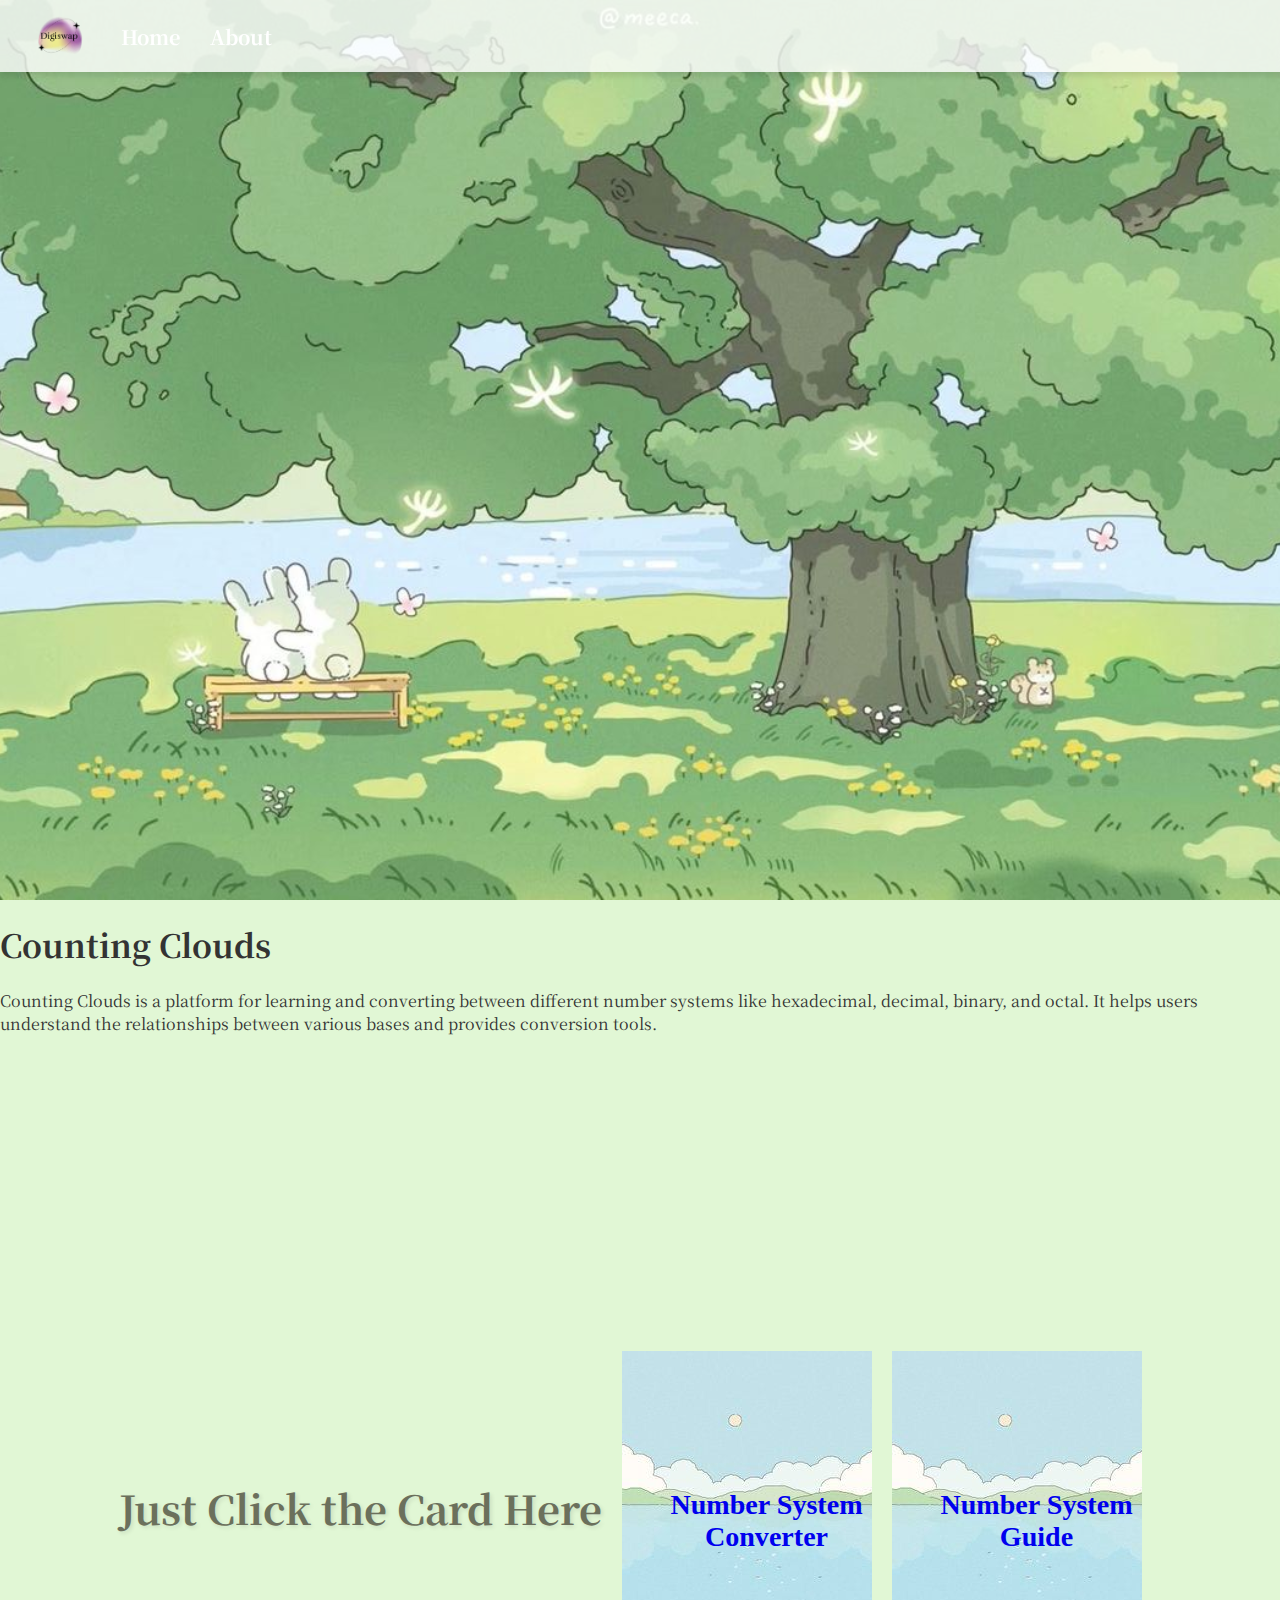
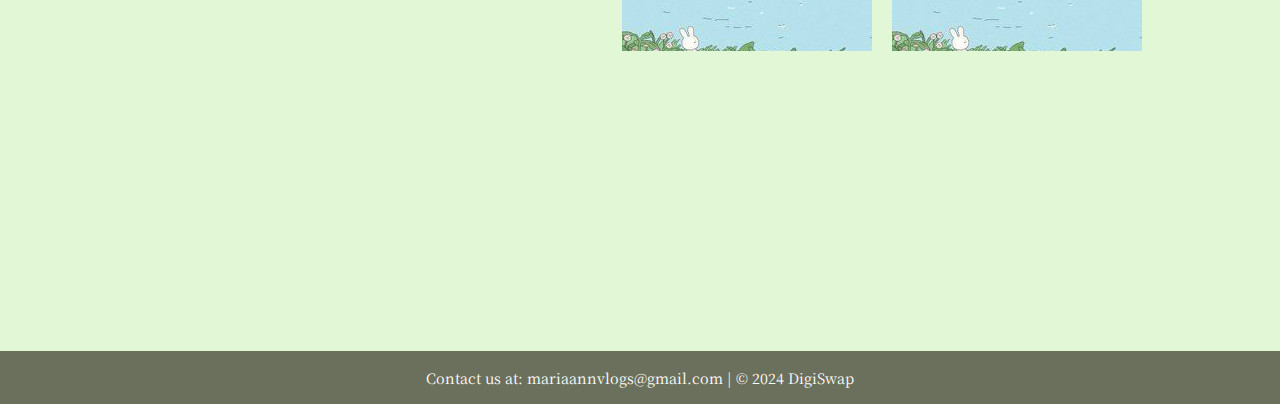
==== index.html @ 3a401389 "Update index.html" ====
<!DOCTYPE html>
<html lang="en">
<head>
  <meta charset="UTF-8">
  <meta name="viewport" content="width=device-width, initial-scale=1.0">
  <title>Counting Website</title>
  <!-- Link to Google Fonts for Ghibli-style font -->
  <link href="https://fonts.googleapis.com/css2?family=Noto+Serif+JP:wght@300;400;500;600&display=swap" rel="stylesheet">
  <link rel="stylesheet" href="try1.css">
</head>
<body>
  <!-- Header -->
  <header>
    <nav>
      <!-- Add your logo image here -->
      <img src="digiswap-high-resolution-logo-grayscale-transparent.png" alt="DigiSwap Logo" class="logo">
      <a href="index.html">Home</a>
      <a href="about.html">About</a>
    </nav>
  </header>

  <!-- Slide 1 -->
  <div class="slide slide1" id="slide1">
    <h1>Welcome to Counting Clouds!</h1>
  </div>

  <!-- Description Section -->
  <div id="description" class="content-box">
    <h1>Counting Clouds</h1>
    <p>Counting Clouds is a platform for learning and converting between different number systems like hexadecimal, decimal, binary, and octal. It helps users understand the relationships between various bases and provides conversion tools.</p>
  </div>

  <!-- Slide 2 with Cards -->
  <div class="slide slide2" id="slide2">
    <h2 class="section-title">Just Click the Card Here </h2>
    <div class="card-container">
      <!-- Number System Converter Card -->
      <a href="number converter.html" class="card">
        <div class="card-front">
          <h3>Number System Converter</h3>
        </div>
      </a>

      <!-- Number System Guide Card -->
      <a href="guide.html" class="card">
        <div class="card-front">
          <h3>Number System Guide</h3>
        </div>
      </a>
    </div>
  </div>

  <!-- Footer -->
  <footer id="contact">
    Contact us at: mariaannvlogs@gmail.com | © 2024 DigiSwap
  </footer>
</body>
</html>
---- try1.css ----
/* Global Styles */
body {
  margin: 0;
  font-family: 'Noto Serif JP', serif; /* Ghibli-inspired font */
  background: #e1f7d5; /* Light pastel green for Ghibli feel */
  color: #333;
  scroll-behavior: smooth;
  overflow-x: hidden;
}

header {
  position: fixed;
  top: 0;
  left: 0;
  width: 100%;
  background: rgba(255, 255, 255, 0.8);
  box-shadow: 0 4px 6px rgba(0, 0, 0, 0.1);
  z-index: 1000;
  display: flex;
  justify-content: space-between;
  padding: 1rem 2rem;
}

nav {
  display: flex;
  justify-content: center;
  align-items: center;
}

nav a {
  text-decoration: none;
  color: white;
  margin: 0 15px;
  font-size: 20px;
  font-weight: bold;
  transition: color 0.3s ease;
}

nav a:hover {
  color: #f1e0b6; /* Soft yellow for hover effect */
}

/* Logo Styles */
.logo {
  height: 40px; /* Adjust based on your logo size */
  width: auto;
  margin-right: 20px; /* Space between the logo and the navigation */
}

/* Slide Styles */
.slide {
  height: 100vh;
  display: flex;
  justify-content: center;
  align-items: center;
  text-align: center;
  transition: all 0.5s ease-in-out;
}

.slide1 {
  background: url(wow.jpg) no-repeat center center/cover;
  color: white;
  font-size: 2.5em;
  font-weight: bold;
}

@keyframes pulse {
  0% {
      transform: scale(1);
  }
  50% {
      transform: scale(1.05);
  }
  100% {
      transform: scale(1);
  }
}

.slide1 h1 {
  opacity: 0;
  transform: scale(0.9);
  animation: fadeInText 1.5s ease-in-out forwards, pulse 2s ease-in-out infinite;
  font-family: Georgia, 'Times New Roman', Times, serif;
}

/* Slide Title */
.section-title {
  font-size: 2.5rem;
  color: #6b705c;
  margin-bottom: 20px;
  text-align: center;
  text-shadow: 2px 2px 4px rgba(0, 0, 0, 0.1);
}

/* Card Container */
.card-container {
  display: flex;
  justify-content: center;
  gap: 20px;
  padding: 20px;
  flex-wrap: wrap;
  position: relative;
}

/* Card Styles - Slideshow Effect (Only Front Card) */
.card {
  width: 250px;
  height: 300px;
  cursor: pointer;
  position: relative;
  overflow: hidden; /* Hide content that overflows */
}

.card-front {
  width: 100%;
  height: 100%;
  position: absolute;
  top: 0;
  left: 0;
  display: flex;
  justify-content: center;
  align-items: center;
  text-align: center;
  padding: 20px;
  box-shadow: 0 4px 6px rgba(0, 0, 0, 0.1);
  transition: transform 0.6s ease-in-out;
  font-size: 1.5rem;
  font-weight: bold;
  background: url(blue.jpg);
  font-family: Georgia, 'Times New Roman', Times, serif;
}

/* Slideshow Animation - Slide Effect */
.card:hover .card-front {
  transform: translateX(-100%); /* Slide the front content out */
}

/* Dots for Slide Navigation */
.card-container:after {
  content: '';
  position: absolute;
  bottom: 10px;
  left: 50%;
  transform: translateX(-50%);
  display: flex;
  gap: 5px;
}

.card-container .dot {
  width: 10px;
  height: 10px;
  background-color: #bbb;
  border-radius: 50%;
  display: inline-block;
  transition: background-color 0.3s ease;
}

.card-container .dot.active {
  background-color: #f1e0b6; /* Active dot color */
}

/* Animations */
@keyframes fadeInUp {
  from {
      opacity: 0;
      transform: translateY(20px);
  }
  to {
      opacity: 1;
      transform: translateY(0);
  }
}

@keyframes fadeInText {
  from {
      opacity: 0;
      transform: scale(0.9);
  }
  to {
      opacity: 1;
      transform: scale(1);
  }
}

/* Footer */
footer {
  text-align: center;
  padding: 1rem 0;
  background: #6b705c;
  color: white;
  font-size: 0.9em;
}
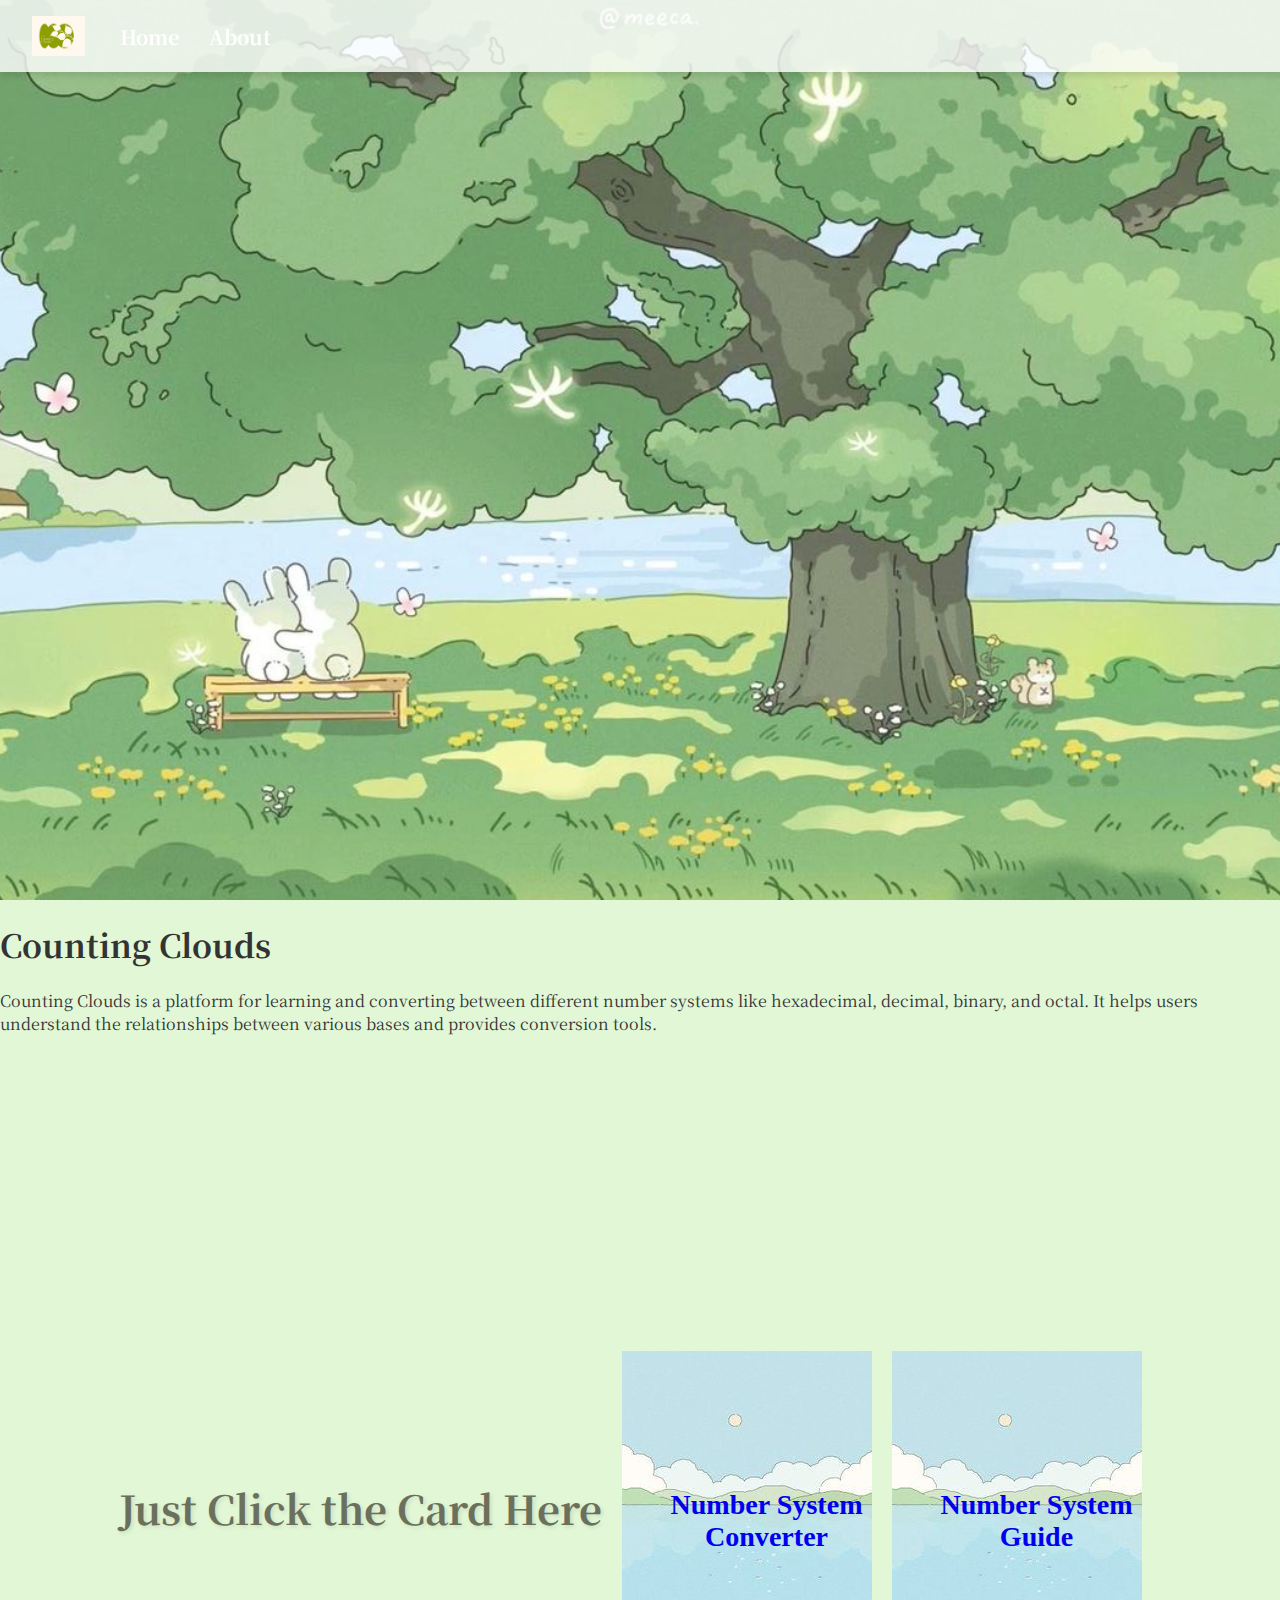
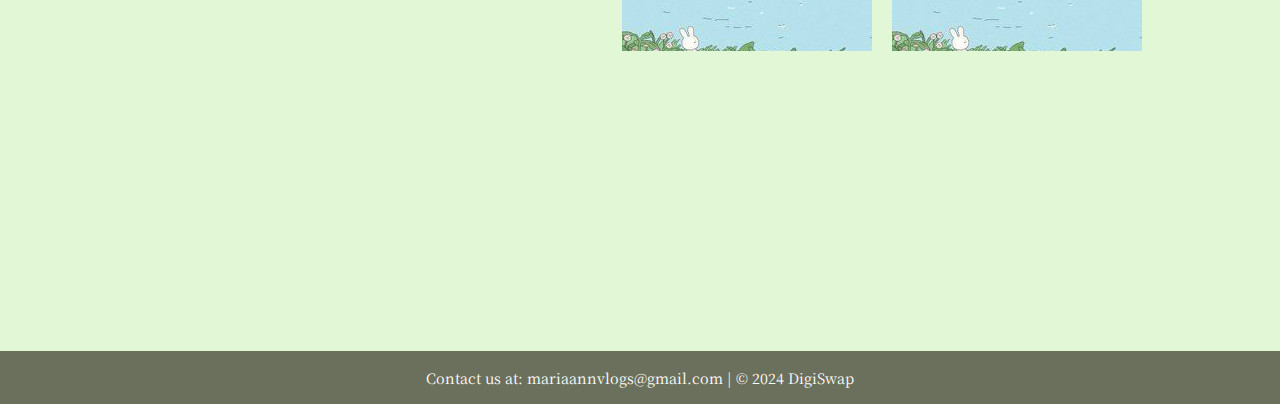
==== commit ae8255bf: "Update index.html" ====
--- a/index.html
+++ b/index.html
@@ -13,7 +13,7 @@
   <header>
     <nav>
       <!-- Add your logo image here -->
-      <img src="digiswap-high-resolution-logo-grayscale-transparent.png" alt="DigiSwap Logo" class="logo">
+      <img src="counting-clouds-high-resolution-logo.png" alt="Counting Clouds Logo" class="logo">
       <a href="index.html">Home</a>
       <a href="about.html">About</a>
     </nav>
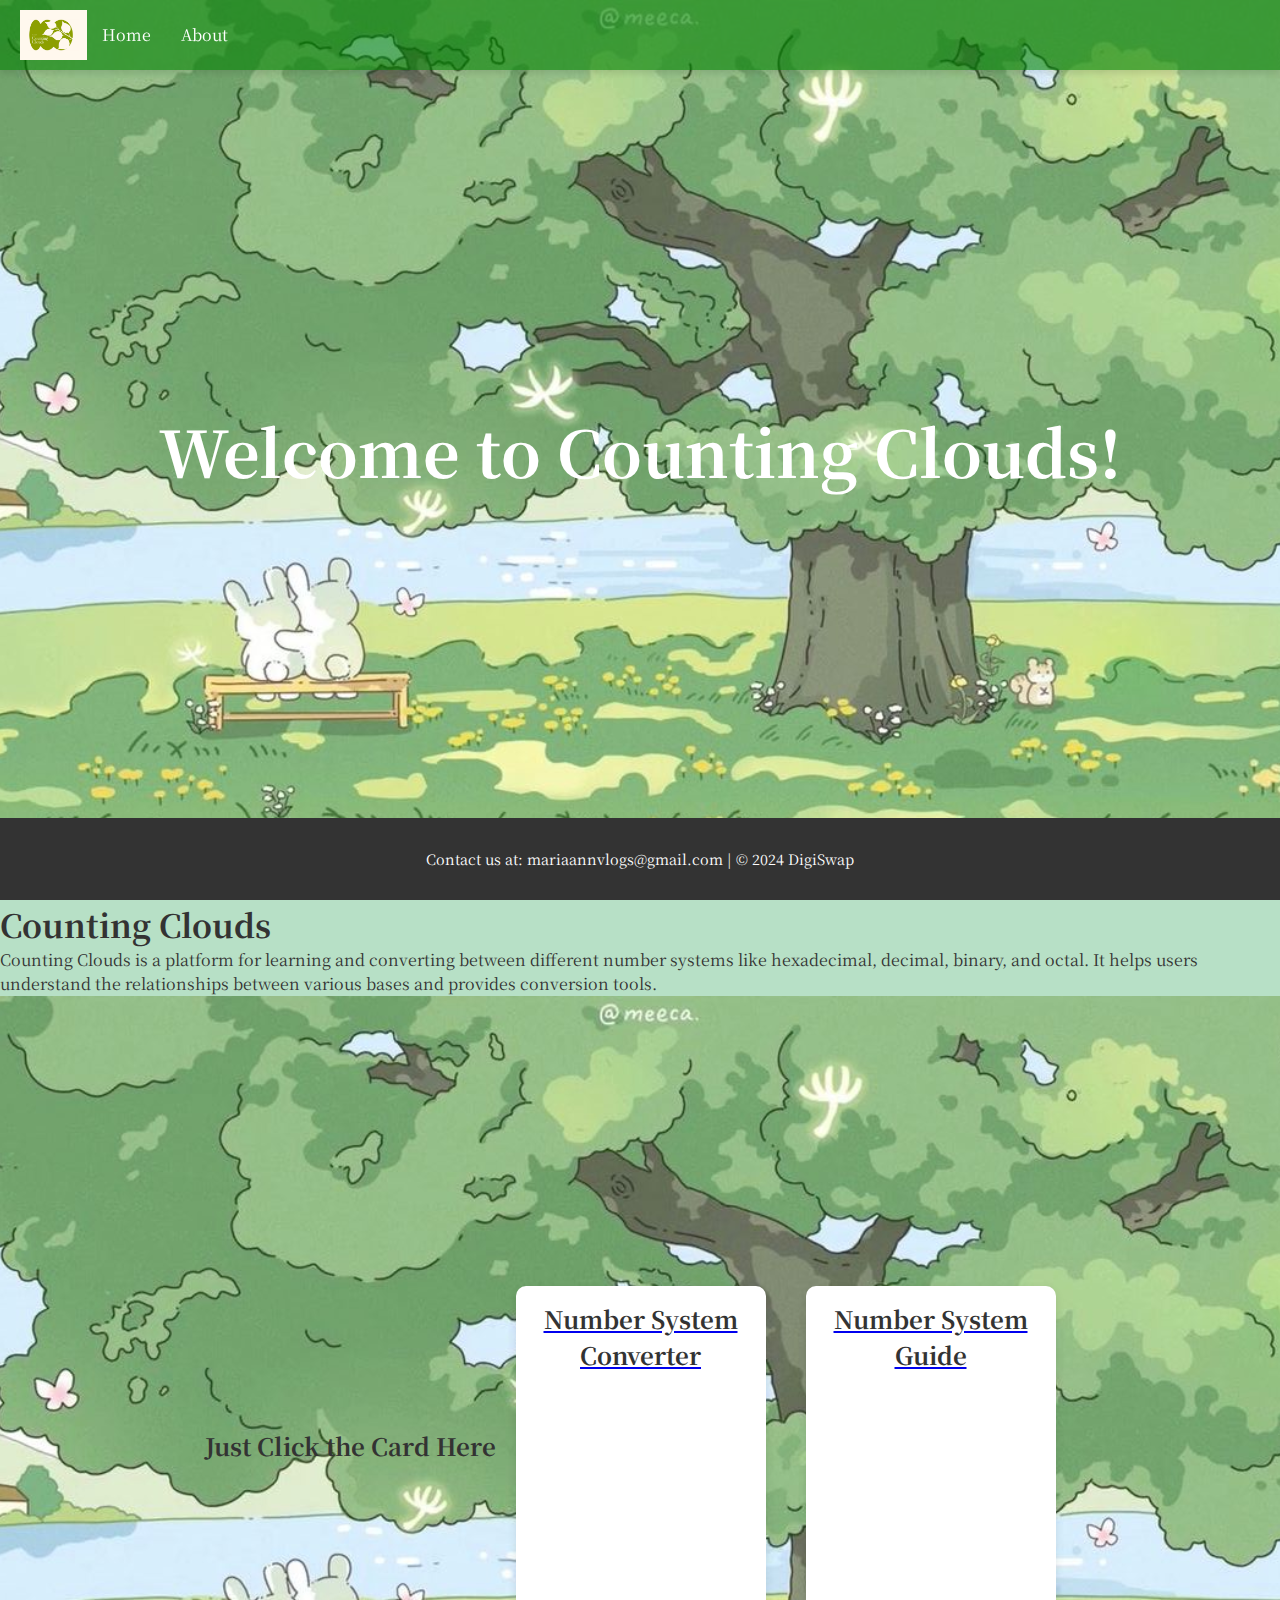
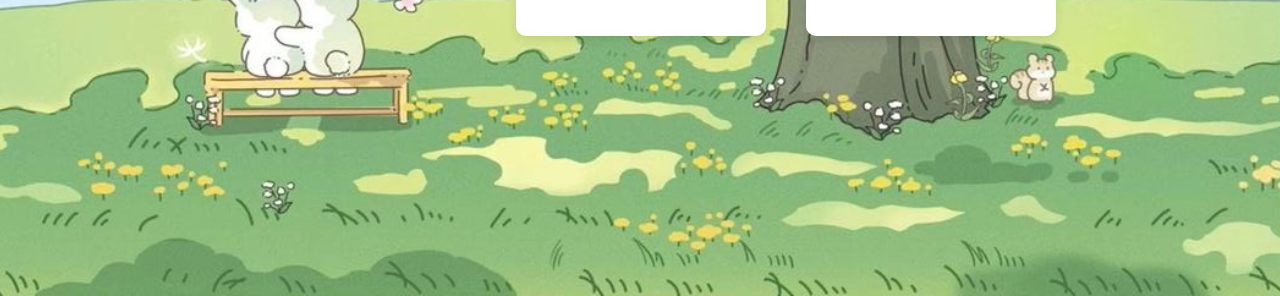
==== commit 333f0f76: "Update index.html" ====
--- a/index.html
+++ b/index.html
@@ -19,7 +19,7 @@
     </nav>
   </header>
 
-  <!-- Slide 1 -->
+  <!-- Slide 1 with Looping Text Animation -->
   <div class="slide slide1" id="slide1">
     <h1>Welcome to Counting Clouds!</h1>
   </div>
@@ -30,9 +30,9 @@
     <p>Counting Clouds is a platform for learning and converting between different number systems like hexadecimal, decimal, binary, and octal. It helps users understand the relationships between various bases and provides conversion tools.</p>
   </div>
 
-  <!-- Slide 2 with Cards -->
+  <!-- Slide 2 with Cards and Slide Animation -->
   <div class="slide slide2" id="slide2">
-    <h2 class="section-title">Just Click the Card Here </h2>
+    <h2 class="section-title">Just Click the Card Here</h2>
     <div class="card-container">
       <!-- Number System Converter Card -->
       <a href="number converter.html" class="card">
--- a/try1.css
+++ b/try1.css
@@ -1,192 +1,210 @@
-/* Global Styles */
+/* Global styles */
+* {
+    margin: 0;
+    padding: 0;
+    box-sizing: border-box;
+    font-family: 'Noto Serif JP', serif;
+}
+
+html {
+    scroll-behavior: smooth;
+}
+
 body {
-  margin: 0;
-  font-family: 'Noto Serif JP', serif; /* Ghibli-inspired font */
-  background: #e1f7d5; /* Light pastel green for Ghibli feel */
-  color: #333;
-  scroll-behavior: smooth;
-  overflow-x: hidden;
-}
-
+    background-color: #b7e0c6; /* Light pastel green background */
+    font-size: 16px;
+    line-height: 1.5;
+    color: #333;
+}
+
+/* Header */
 header {
-  position: fixed;
-  top: 0;
-  left: 0;
-  width: 100%;
-  background: rgba(255, 255, 255, 0.8);
-  box-shadow: 0 4px 6px rgba(0, 0, 0, 0.1);
-  z-index: 1000;
-  display: flex;
-  justify-content: space-between;
-  padding: 1rem 2rem;
-}
-
-nav {
-  display: flex;
-  justify-content: center;
-  align-items: center;
-}
-
-nav a {
-  text-decoration: none;
-  color: white;
-  margin: 0 15px;
-  font-size: 20px;
-  font-weight: bold;
-  transition: color 0.3s ease;
-}
-
-nav a:hover {
-  color: #f1e0b6; /* Soft yellow for hover effect */
-}
-
-/* Logo Styles */
-.logo {
-  height: 40px; /* Adjust based on your logo size */
-  width: auto;
-  margin-right: 20px; /* Space between the logo and the navigation */
-}
-
-/* Slide Styles */
+    position: fixed;
+    top: 0;
+    left: 0;
+    width: 100%;
+    background: rgba(0, 128, 0, 0.6); /* Green with transparency */
+    color: black;
+    box-shadow: 0 4px 6px rgba(0, 0, 0, 0.1);
+    z-index: 10;
+    padding: 10px 0;
+    display: flex;
+    align-items: center;
+    justify-content: space-between;
+    transition: background 0.3s ease-in-out;
+}
+
+header nav {
+    display: flex;
+    align-items: center;
+}
+
+header img.logo {
+    height: 50px; /* Adjust logo height */
+    width: auto;
+    object-fit: contain;
+    margin-left: 20px;  /* Adjust for spacing */
+}
+
+header a {
+    color: white;
+    text-decoration: none;
+    padding: 10px 15px;
+}
+
+header a:hover {
+    background-color: rgba(255, 255, 255, 0.2);
+}
+
+/* Hero Section */
 .slide {
-  height: 100vh;
-  display: flex;
-  justify-content: center;
-  align-items: center;
-  text-align: center;
-  transition: all 0.5s ease-in-out;
-}
-
-.slide1 {
-  background: url(wow.jpg) no-repeat center center/cover;
-  color: white;
-  font-size: 2.5em;
-  font-weight: bold;
+    position: relative;
+    height: 100vh;
+    background: url(wow.jpg) no-repeat center center/cover;
+    display: flex;
+    justify-content: center;
+    align-items: center;
+    text-align: center;
+}
+
+.slide h1 {
+    font-size: 4rem;
+    color: white;
+    animation: fadeInText 2s ease-out;
+}
+
+/* Loop Animation for Slide 1 Text */
+@keyframes loopTextAnimation {
+  0% {
+    opacity: 0;
+    transform: translateY(-20px);
+  }
+  50% {
+    opacity: 1;
+    transform: translateY(0);
+  }
+  100% {
+    opacity: 0;
+    transform: translateY(20px);
+  }
+}
+
+.slide1 h1 {
+  animation: loopTextAnimation 4s infinite ease-in-out; /* Loop animation */
+}
+
+.slide .pulse {
+    animation: pulse 2s infinite;
+}
+
+/* Animations */
+@keyframes fadeInText {
+    0% {
+        opacity: 0;
+        transform: translateY(-20px);
+    }
+    100% {
+        opacity: 1;
+        transform: translateY(0);
+    }
 }
 
 @keyframes pulse {
+    0% {
+        transform: scale(1);
+    }
+    50% {
+        transform: scale(1.1);
+    }
+    100% {
+        transform: scale(1);
+    }
+}
+
+/* Card Layout */
+.card-container {
+    display: flex;
+    justify-content: center;
+    align-items: center;
+    flex-wrap: wrap;
+    margin-top: 30px;
+}
+
+/* Slide Animation for Cards in Slide 2 */
+@keyframes slideIn {
   0% {
-      transform: scale(1);
-  }
-  50% {
-      transform: scale(1.05);
+    transform: translateX(-100%);
   }
   100% {
-      transform: scale(1);
-  }
-}
-
-.slide1 h1 {
-  opacity: 0;
-  transform: scale(0.9);
-  animation: fadeInText 1.5s ease-in-out forwards, pulse 2s ease-in-out infinite;
-  font-family: Georgia, 'Times New Roman', Times, serif;
-}
-
-/* Slide Title */
-.section-title {
-  font-size: 2.5rem;
-  color: #6b705c;
-  margin-bottom: 20px;
-  text-align: center;
-  text-shadow: 2px 2px 4px rgba(0, 0, 0, 0.1);
-}
-
-/* Card Container */
-.card-container {
-  display: flex;
-  justify-content: center;
-  gap: 20px;
-  padding: 20px;
-  flex-wrap: wrap;
-  position: relative;
-}
-
-/* Card Styles - Slideshow Effect (Only Front Card) */
+    transform: translateX(0);
+  }
+}
+
+.card-container a {
+  animation: slideIn 1s ease-out forwards; /* Card sliding animation */
+}
+
+/* Optional: Stagger animation for the second card */
+.card-container a:nth-child(2) {
+  animation-delay: 0.5s; /* Delay for the second card */
+}
+
 .card {
-  width: 250px;
-  height: 300px;
-  cursor: pointer;
-  position: relative;
-  overflow: hidden; /* Hide content that overflows */
-}
-
-.card-front {
-  width: 100%;
-  height: 100%;
-  position: absolute;
-  top: 0;
-  left: 0;
-  display: flex;
-  justify-content: center;
-  align-items: center;
-  text-align: center;
-  padding: 20px;
-  box-shadow: 0 4px 6px rgba(0, 0, 0, 0.1);
-  transition: transform 0.6s ease-in-out;
-  font-size: 1.5rem;
-  font-weight: bold;
-  background: url(blue.jpg);
-  font-family: Georgia, 'Times New Roman', Times, serif;
-}
-
-/* Slideshow Animation - Slide Effect */
-.card:hover .card-front {
-  transform: translateX(-100%); /* Slide the front content out */
-}
-
-/* Dots for Slide Navigation */
-.card-container:after {
-  content: '';
-  position: absolute;
-  bottom: 10px;
-  left: 50%;
-  transform: translateX(-50%);
-  display: flex;
-  gap: 5px;
+    width: 250px;
+    height: 350px;
+    margin: 20px;
+    background-color: #fff;
+    box-shadow: 0 4px 10px rgba(0, 0, 0, 0.1);
+    border-radius: 10px;
+    overflow: hidden;
+    transition: transform 0.3s ease, box-shadow 0.3s ease;
+}
+
+.card:hover {
+    transform: translateY(-10px);
+    box-shadow: 0 10px 20px rgba(0, 0, 0, 0.15);
+}
+
+.card img {
+    width: 100%;
+    height: 200px;
+    object-fit: cover;
+}
+
+.card h3 {
+    padding: 15px;
+    font-size: 1.5rem;
+    color: #333;
+}
+
+.card p {
+    padding: 0 15px 15px;
+    font-size: 1rem;
+    color: #666;
 }
 
 .card-container .dot {
-  width: 10px;
-  height: 10px;
-  background-color: #bbb;
-  border-radius: 50%;
-  display: inline-block;
-  transition: background-color 0.3s ease;
+    display: inline-block;
+    width: 10px;
+    height: 10px;
+    margin: 0 5px;
+    background-color: #bbb;
+    border-radius: 50%;
+    transition: background-color 0.3s ease;
 }
 
 .card-container .dot.active {
-  background-color: #f1e0b6; /* Active dot color */
-}
-
-/* Animations */
-@keyframes fadeInUp {
-  from {
-      opacity: 0;
-      transform: translateY(20px);
-  }
-  to {
-      opacity: 1;
-      transform: translateY(0);
-  }
-}
-
-@keyframes fadeInText {
-  from {
-      opacity: 0;
-      transform: scale(0.9);
-  }
-  to {
-      opacity: 1;
-      transform: scale(1);
-  }
+    background-color: #333;
 }
 
 /* Footer */
 footer {
-  text-align: center;
-  padding: 1rem 0;
-  background: #6b705c;
-  color: white;
-  font-size: 0.9em;
-}
+    text-align: center;
+    padding: 30px;
+    background-color: #333;
+    color: white;
+    position: fixed;
+    bottom: 0;
+    width: 100%;
+    font-size: 0.9rem;
+}
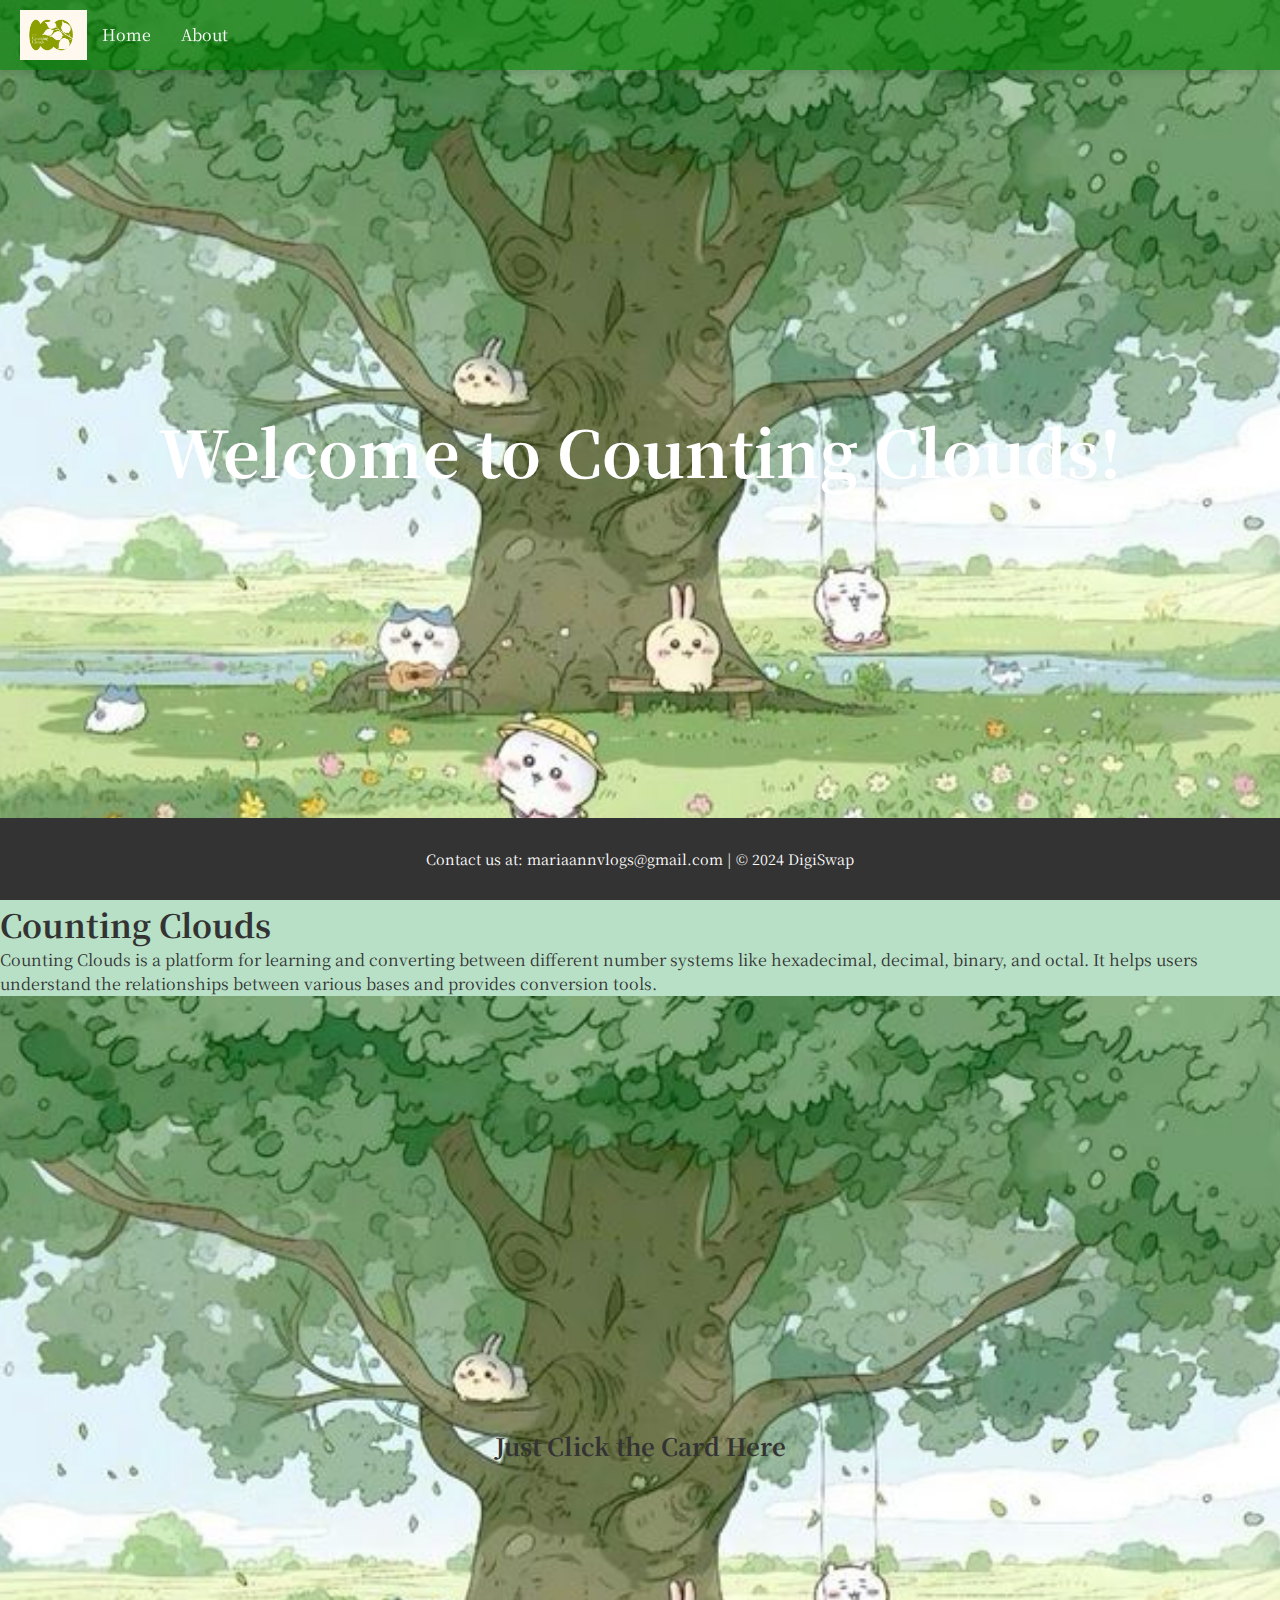
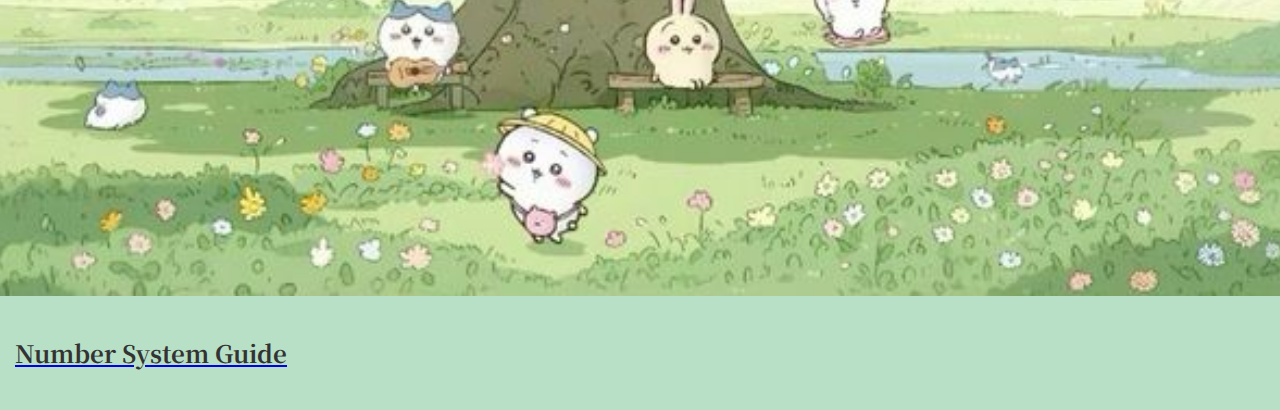
==== commit 8bd69f51: "Update index.html" ====
--- a/index.html
+++ b/index.html
@@ -30,16 +30,17 @@
     <p>Counting Clouds is a platform for learning and converting between different number systems like hexadecimal, decimal, binary, and octal. It helps users understand the relationships between various bases and provides conversion tools.</p>
   </div>
 
-  <!-- Slide 2 with Cards and Slide Animation -->
-  <div class="slide slide2" id="slide2">
-    <h2 class="section-title">Just Click the Card Here</h2>
+<!-- Slide 2 -->
+<div class="slide slide2" id="slide2">
+    <h2 class="section-title">Just Click the Card Here </h2>
     <div class="card-container">
-      <!-- Number System Converter Card -->
-      <a href="number converter.html" class="card">
-        <div class="card-front">
-          <h3>Number System Converter</h3>
-        </div>
-      </a>
+        <!-- Square 1 -->
+        <div class="square" style="background-image: url(waw.jpg);"></div>
+        
+        <!-- Square 2 -->
+        <div class="square" style="background-image: url(nays.jpg);"></div>
+    </div>
+</div>
 
       <!-- Number System Guide Card -->
       <a href="guide.html" class="card">
--- a/try1.css
+++ b/try1.css
@@ -60,7 +60,7 @@
 .slide {
     position: relative;
     height: 100vh;
-    background: url(wow.jpg) no-repeat center center/cover;
+    background: url(kyut.jpg) no-repeat center center/cover;
     display: flex;
     justify-content: center;
     align-items: center;
@@ -131,7 +131,7 @@
 }
 
 /* Slide Animation for Cards in Slide 2 */
-@keyframes slideIn {
+@keyframes slideInFromLeft {
   0% {
     transform: translateX(-100%);
   }
@@ -140,12 +140,21 @@
   }
 }
 
+@keyframes slideInFromRight {
+  0% {
+    transform: translateX(100%);
+  }
+  100% {
+    transform: translateX(0);
+  }
+}
+
 .card-container a {
-  animation: slideIn 1s ease-out forwards; /* Card sliding animation */
-}
-
-/* Optional: Stagger animation for the second card */
+  animation: slideInFromLeft 1s ease-out forwards; /* First card sliding from left */
+}
+
 .card-container a:nth-child(2) {
+  animation: slideInFromRight 1s ease-out forwards; /* Second card sliding from right */
   animation-delay: 0.5s; /* Delay for the second card */
 }
 
@@ -153,7 +162,7 @@
     width: 250px;
     height: 350px;
     margin: 20px;
-    background-color: #fff;
+    background:url(waw.jpg);
     box-shadow: 0 4px 10px rgba(0, 0, 0, 0.1);
     border-radius: 10px;
     overflow: hidden;
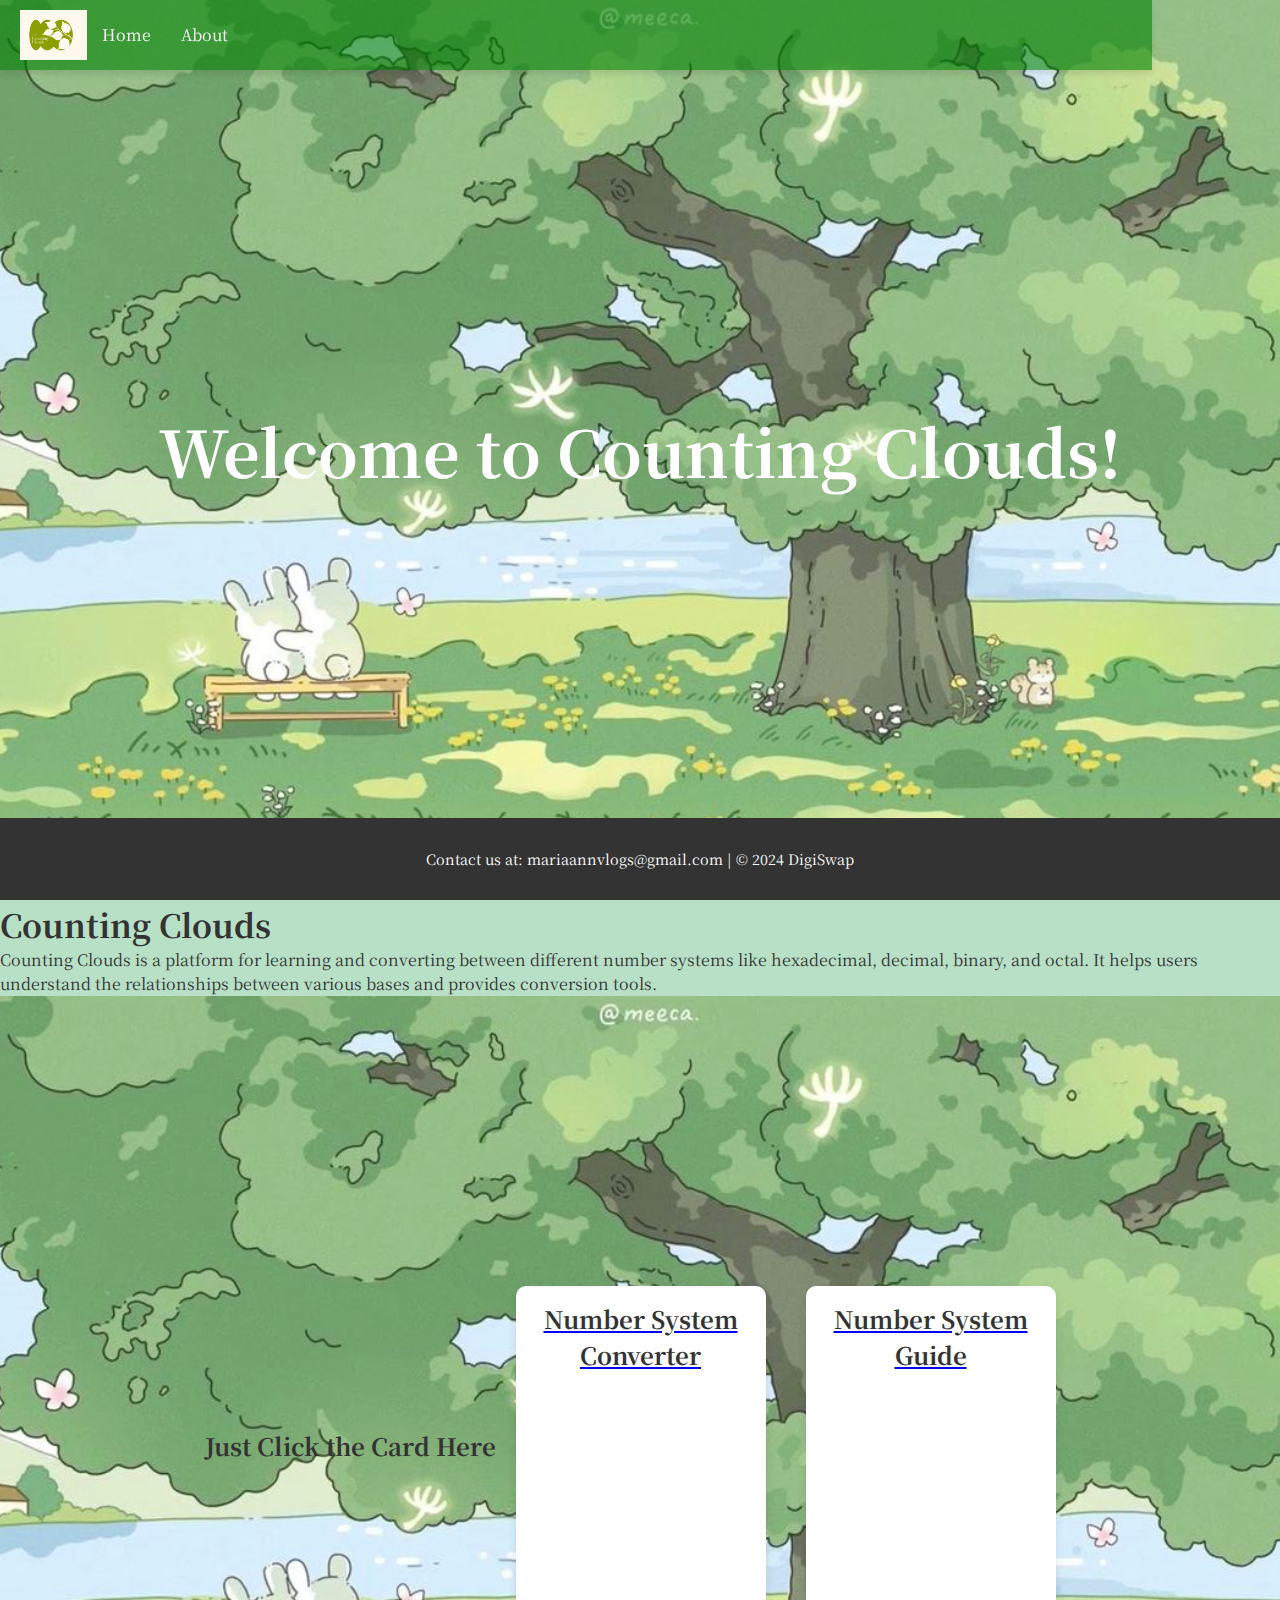
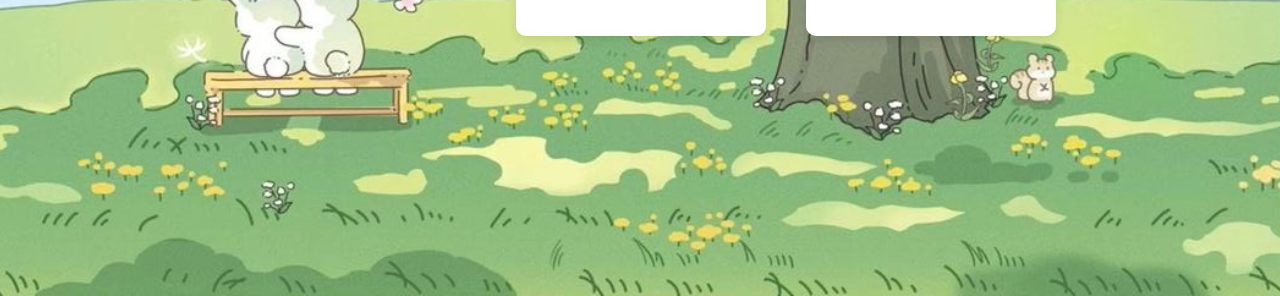
==== commit 08f36349: "Update index.html" ====
--- a/index.html
+++ b/index.html
@@ -19,7 +19,7 @@
     </nav>
   </header>
 
-  <!-- Slide 1 with Looping Text Animation -->
+  <!-- Slide 1 -->
   <div class="slide slide1" id="slide1">
     <h1>Welcome to Counting Clouds!</h1>
   </div>
@@ -30,17 +30,16 @@
     <p>Counting Clouds is a platform for learning and converting between different number systems like hexadecimal, decimal, binary, and octal. It helps users understand the relationships between various bases and provides conversion tools.</p>
   </div>
 
-<!-- Slide 2 -->
-<div class="slide slide2" id="slide2">
+  <!-- Slide 2 with Cards -->
+  <div class="slide slide2" id="slide2">
     <h2 class="section-title">Just Click the Card Here </h2>
     <div class="card-container">
-        <!-- Square 1 -->
-        <div class="square" style="background-image: url(waw.jpg);"></div>
-        
-        <!-- Square 2 -->
-        <div class="square" style="background-image: url(nays.jpg);"></div>
-    </div>
-</div>
+      <!-- Number System Converter Card -->
+      <a href="number converter.html" class="card">
+        <div class="card-front">
+          <h3>Number System Converter</h3>
+        </div>
+      </a>
 
       <!-- Number System Guide Card -->
       <a href="guide.html" class="card">
--- a/try1.css
+++ b/try1.css
@@ -22,7 +22,7 @@
     position: fixed;
     top: 0;
     left: 0;
-    width: 100%;
+    width: 90%;
     background: rgba(0, 128, 0, 0.6); /* Green with transparency */
     color: black;
     box-shadow: 0 4px 6px rgba(0, 0, 0, 0.1);
@@ -60,7 +60,7 @@
 .slide {
     position: relative;
     height: 100vh;
-    background: url(kyut.jpg) no-repeat center center/cover;
+    background: url('wow.jpg') no-repeat center center/cover;
     display: flex;
     justify-content: center;
     align-items: center;
@@ -71,26 +71,6 @@
     font-size: 4rem;
     color: white;
     animation: fadeInText 2s ease-out;
-}
-
-/* Loop Animation for Slide 1 Text */
-@keyframes loopTextAnimation {
-  0% {
-    opacity: 0;
-    transform: translateY(-20px);
-  }
-  50% {
-    opacity: 1;
-    transform: translateY(0);
-  }
-  100% {
-    opacity: 0;
-    transform: translateY(20px);
-  }
-}
-
-.slide1 h1 {
-  animation: loopTextAnimation 4s infinite ease-in-out; /* Loop animation */
 }
 
 .slide .pulse {
@@ -130,39 +110,11 @@
     margin-top: 30px;
 }
 
-/* Slide Animation for Cards in Slide 2 */
-@keyframes slideInFromLeft {
-  0% {
-    transform: translateX(-100%);
-  }
-  100% {
-    transform: translateX(0);
-  }
-}
-
-@keyframes slideInFromRight {
-  0% {
-    transform: translateX(100%);
-  }
-  100% {
-    transform: translateX(0);
-  }
-}
-
-.card-container a {
-  animation: slideInFromLeft 1s ease-out forwards; /* First card sliding from left */
-}
-
-.card-container a:nth-child(2) {
-  animation: slideInFromRight 1s ease-out forwards; /* Second card sliding from right */
-  animation-delay: 0.5s; /* Delay for the second card */
-}
-
 .card {
     width: 250px;
     height: 350px;
     margin: 20px;
-    background:url(waw.jpg);
+    background-color: #fff;
     box-shadow: 0 4px 10px rgba(0, 0, 0, 0.1);
     border-radius: 10px;
     overflow: hidden;
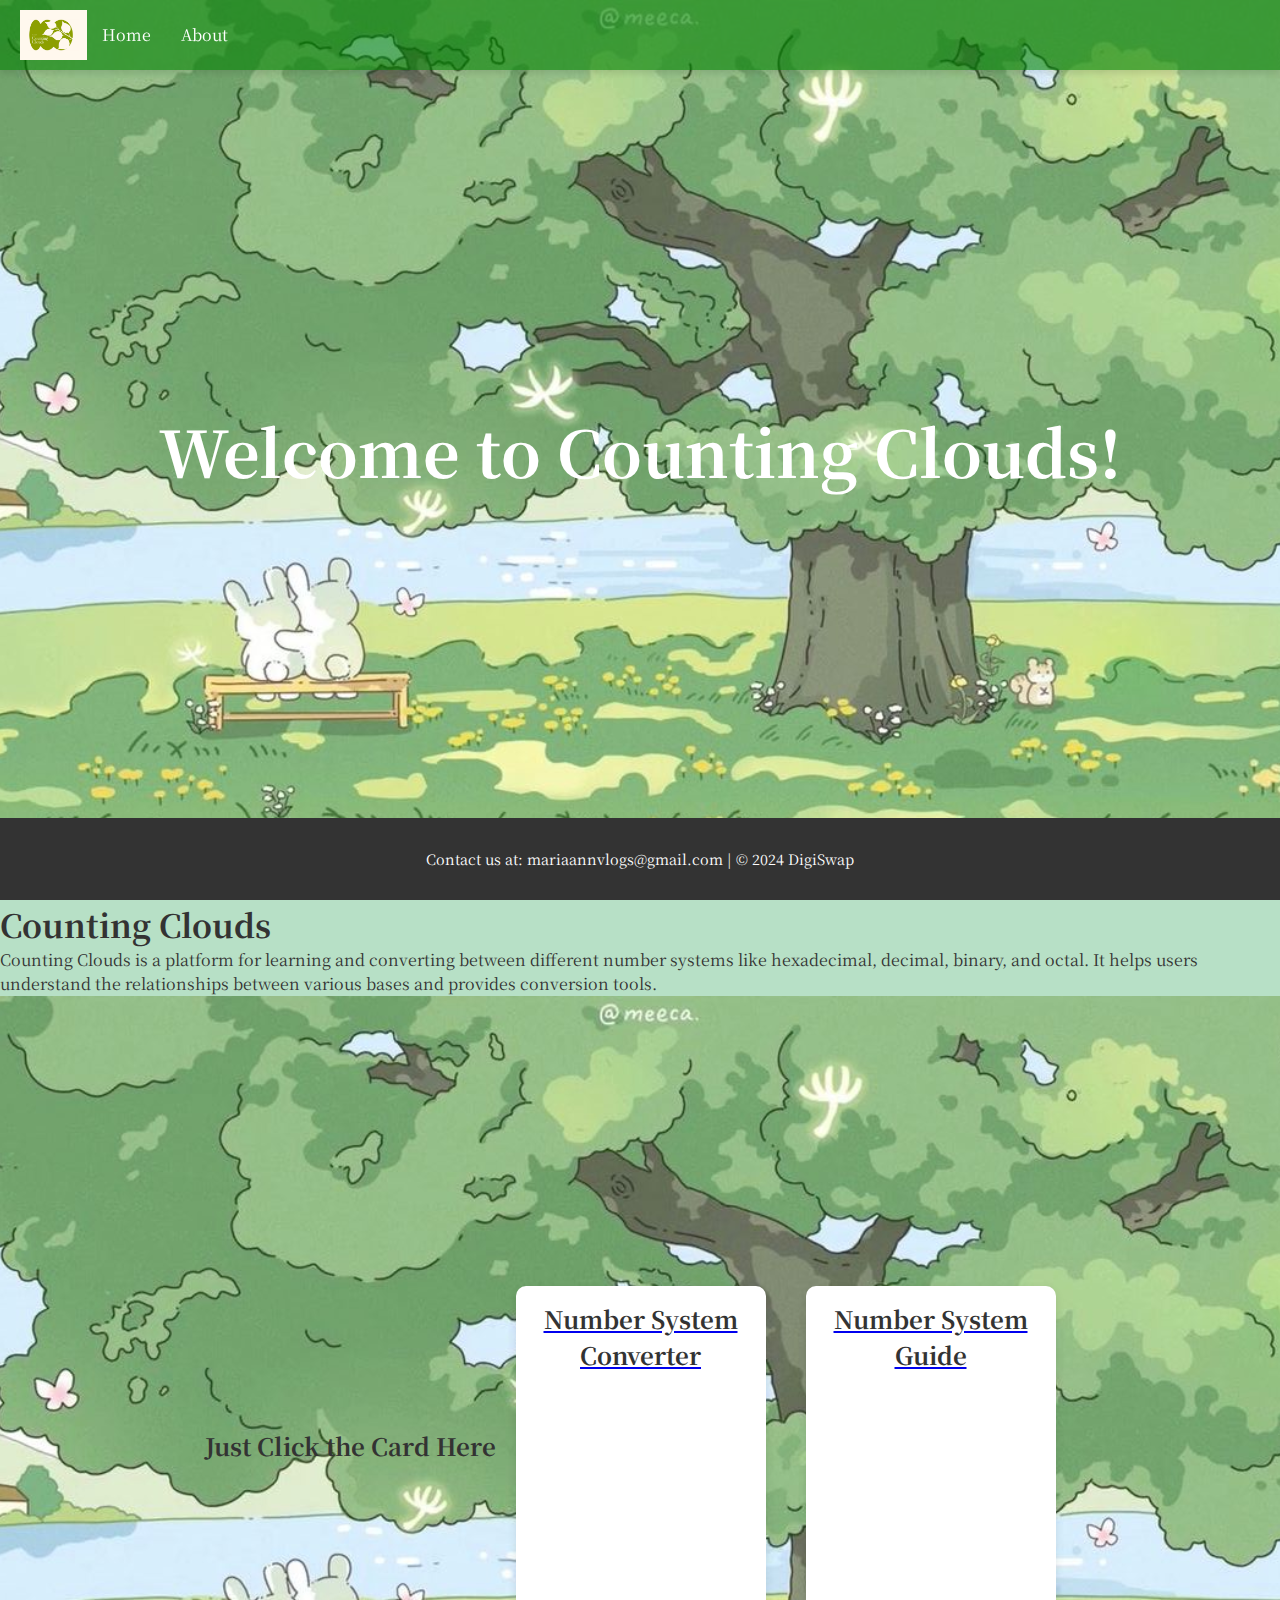
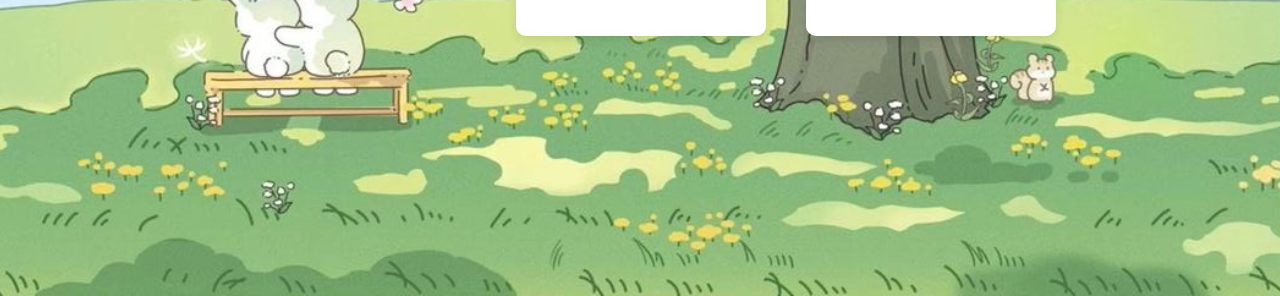
==== commit f2703f30: "Update index.html" ====
--- a/index.html
+++ b/index.html
@@ -9,28 +9,21 @@
   <link rel="stylesheet" href="try1.css">
 </head>
 <body>
-  <!-- Header -->
+ 
   <header>
     <nav>
-      <!-- Add your logo image here -->
       <img src="counting-clouds-high-resolution-logo.png" alt="Counting Clouds Logo" class="logo">
       <a href="index.html">Home</a>
       <a href="about.html">About</a>
     </nav>
   </header>
-
-  <!-- Slide 1 -->
   <div class="slide slide1" id="slide1">
     <h1>Welcome to Counting Clouds!</h1>
   </div>
-
-  <!-- Description Section -->
   <div id="description" class="content-box">
     <h1>Counting Clouds</h1>
     <p>Counting Clouds is a platform for learning and converting between different number systems like hexadecimal, decimal, binary, and octal. It helps users understand the relationships between various bases and provides conversion tools.</p>
   </div>
-
-  <!-- Slide 2 with Cards -->
   <div class="slide slide2" id="slide2">
     <h2 class="section-title">Just Click the Card Here </h2>
     <div class="card-container">
@@ -40,8 +33,6 @@
           <h3>Number System Converter</h3>
         </div>
       </a>
-
-      <!-- Number System Guide Card -->
       <a href="guide.html" class="card">
         <div class="card-front">
           <h3>Number System Guide</h3>
@@ -49,8 +40,6 @@
       </a>
     </div>
   </div>
-
-  <!-- Footer -->
   <footer id="contact">
     Contact us at: mariaannvlogs@gmail.com | © 2024 DigiSwap
   </footer>
--- a/try1.css
+++ b/try1.css
@@ -22,7 +22,7 @@
     position: fixed;
     top: 0;
     left: 0;
-    width: 90%;
+    width: 100%;
     background: rgba(0, 128, 0, 0.6); /* Green with transparency */
     color: black;
     box-shadow: 0 4px 6px rgba(0, 0, 0, 0.1);
@@ -60,7 +60,7 @@
 .slide {
     position: relative;
     height: 100vh;
-    background: url('wow.jpg') no-repeat center center/cover;
+    background: url(wow.jpg) no-repeat center center/cover;
     display: flex;
     justify-content: center;
     align-items: center;
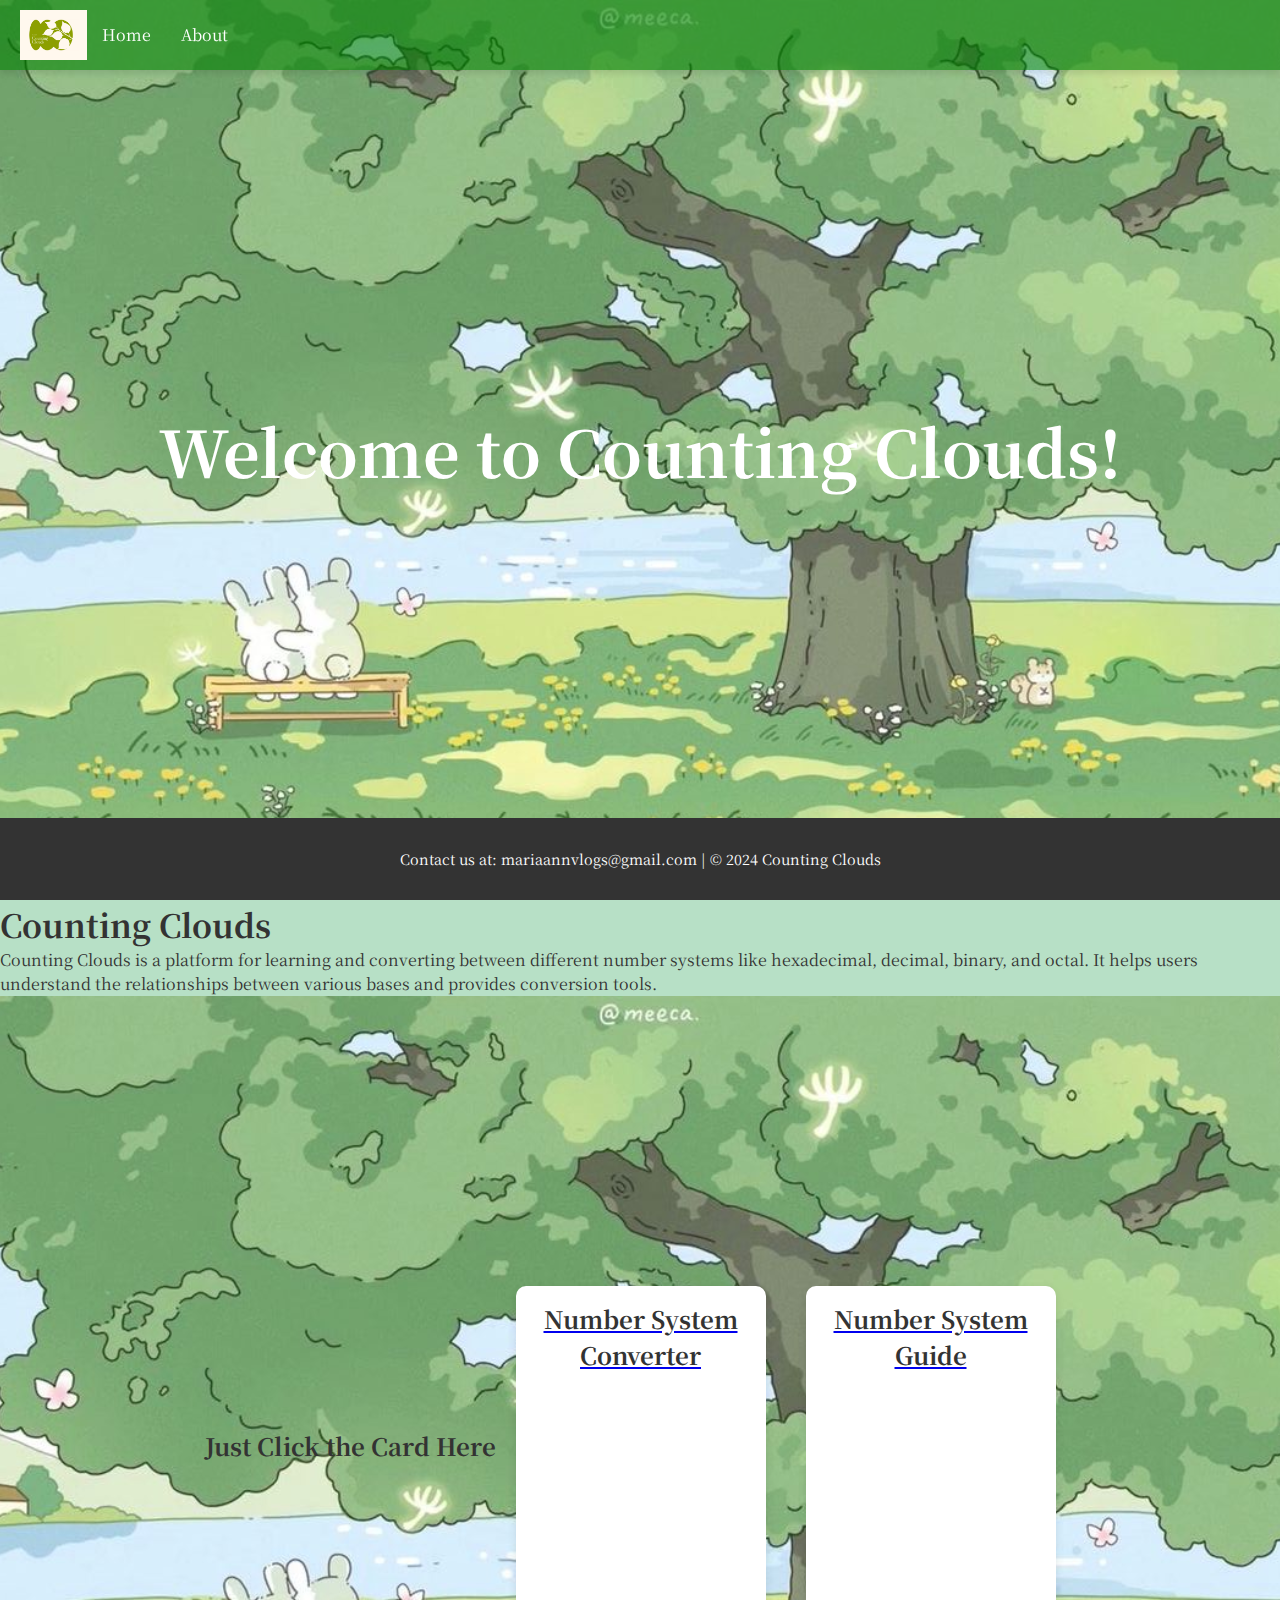
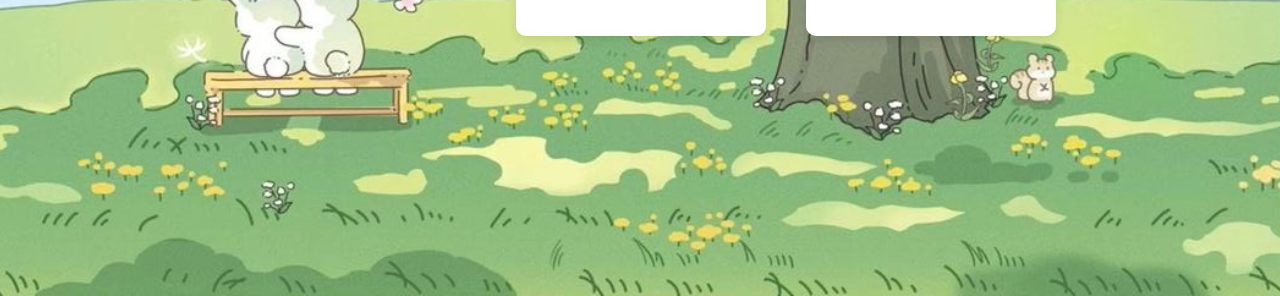
==== commit 5f98484a: "Update index.html" ====
--- a/index.html
+++ b/index.html
@@ -41,7 +41,7 @@
     </div>
   </div>
   <footer id="contact">
-    Contact us at: mariaannvlogs@gmail.com | © 2024 DigiSwap
+    Contact us at: mariaannvlogs@gmail.com | © 2024 Counting Clouds
   </footer>
 </body>
 </html>
--- a/try1.css
+++ b/try1.css
@@ -1,4 +1,4 @@
-/* Global styles */
+
 * {
     margin: 0;
     padding: 0;
@@ -11,13 +11,12 @@
 }
 
 body {
-    background-color: #b7e0c6; /* Light pastel green background */
+    background-color: #b7e0c6; 
     font-size: 16px;
     line-height: 1.5;
     color: #333;
 }
 
-/* Header */
 header {
     position: fixed;
     top: 0;
@@ -40,10 +39,10 @@
 }
 
 header img.logo {
-    height: 50px; /* Adjust logo height */
+    height: 50px; 
     width: auto;
     object-fit: contain;
-    margin-left: 20px;  /* Adjust for spacing */
+    margin-left: 20px; 
 }
 
 header a {
@@ -55,8 +54,6 @@
 header a:hover {
     background-color: rgba(255, 255, 255, 0.2);
 }
-
-/* Hero Section */
 .slide {
     position: relative;
     height: 100vh;
@@ -77,7 +74,6 @@
     animation: pulse 2s infinite;
 }
 
-/* Animations */
 @keyframes fadeInText {
     0% {
         opacity: 0;
@@ -100,8 +96,6 @@
         transform: scale(1);
     }
 }
-
-/* Card Layout */
 .card-container {
     display: flex;
     justify-content: center;
@@ -157,8 +151,6 @@
 .card-container .dot.active {
     background-color: #333;
 }
-
-/* Footer */
 footer {
     text-align: center;
     padding: 30px;
